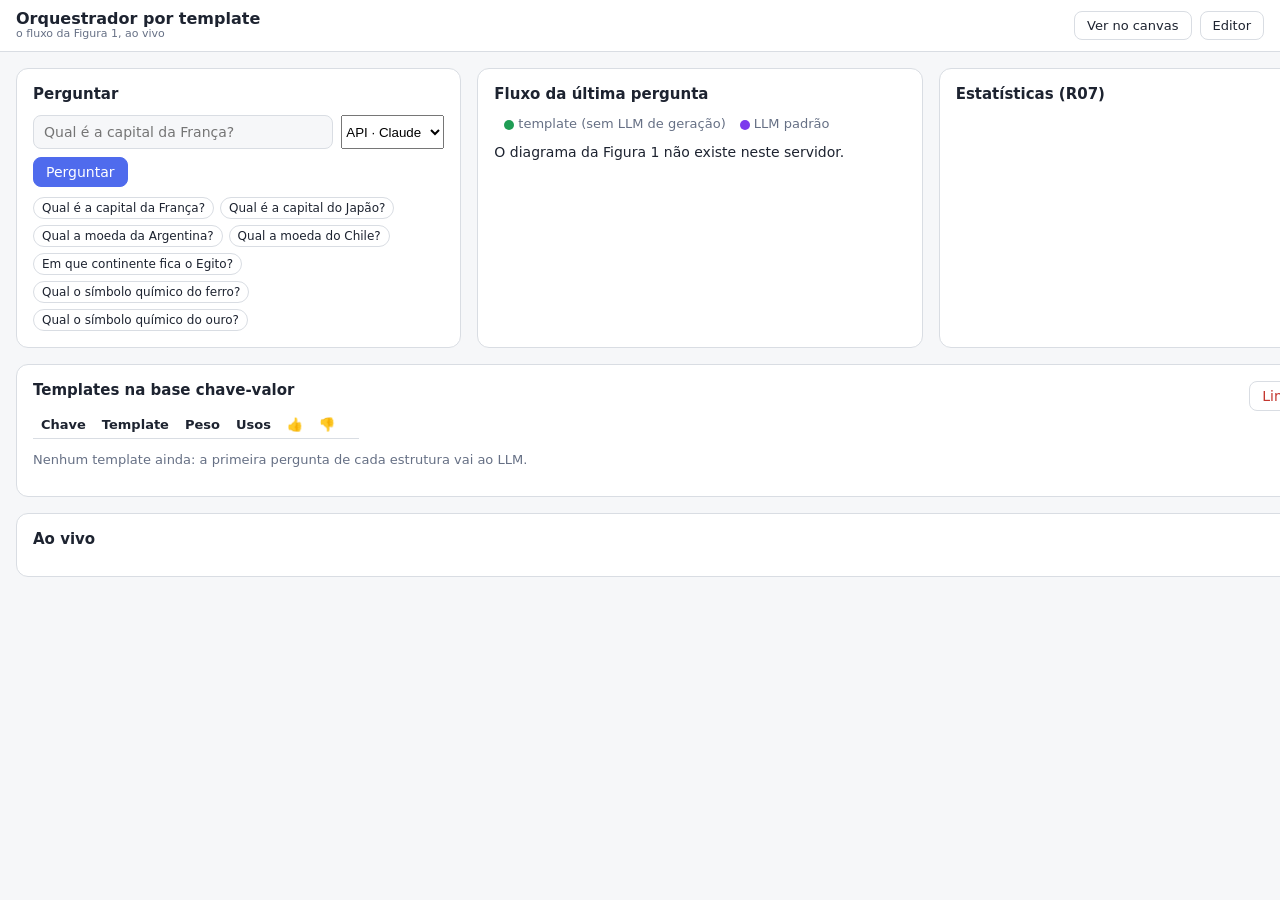
==== src/Orquestracao.Web/wwwroot/orquestrador.html @ d2dd32f2 "F6: o fluxo do orquestrador visível (canvas, painel e chat) - O diagrama "Orquestrador por template"" ====
<!doctype html>
<html lang="pt-BR">
  <head>
    <meta charset="UTF-8" />
    <meta name="viewport" content="width=device-width, initial-scale=1.0" />
    <title>Orquestrador por templates</title>
    <link rel="stylesheet" href="css/style.css" />
    <link rel="stylesheet" href="css/orquestrador.css" />
  </head>
  <body class="painel">
    <header class="topbar">
      <div class="brand">
        <h1>Orquestrador por template<small>o fluxo da Figura 1, ao vivo</small></h1>
      </div>
      <nav class="actions">
        <a class="botao-link" href="./?d=orquestrador-por-template" id="link-canvas" title="O diagrama da Figura 1 no editor: cada etapa percorre a seta">Ver no canvas</a>
        <a class="botao-link" href="./">Editor</a>
      </nav>
    </header>

    <main class="painel-grade">
      <section class="cartao" aria-labelledby="t-perguntar">
        <h2 id="t-perguntar">Perguntar</h2>
        <form id="form-pergunta" class="form-pergunta">
          <input id="pergunta" type="text" autocomplete="off" placeholder="Qual é a capital da França?" aria-label="Pergunta" />
          <select id="motor" aria-label="LLM das chaves novas" title="Quem responde quando a estrutura é nova">
            <option value="api">API · Claude</option>
            <option value="ollama">Ollama · local</option>
          </select>
          <button type="submit" class="primary">Perguntar</button>
        </form>
        <div id="exemplos" class="exemplos" aria-label="Exemplos"></div>

        <div id="resultado" class="resultado" hidden aria-live="polite">
          <div class="resultado-cabeca">
            <span id="r-caminho" class="selo"></span>
            <span id="r-motivo" class="r-motivo"></span>
          </div>
          <p id="r-texto" class="r-texto"></p>
          <dl class="r-dados">
            <dt>Chave</dt><dd><code id="r-chave"></code></dd>
            <dt>Template</dt><dd><code id="r-template"></code></dd>
            <dt>Peso</dt><dd id="r-peso"></dd>
            <dt>LLM</dt><dd id="r-chamadas"></dd>
            <dt>Latência</dt><dd id="r-latencia"></dd>
          </dl>
          <div class="feedback" id="feedback">
            <span>A resposta está boa?</span>
            <button type="button" id="bom" title="Feedback bom: o peso do template sobe">👍 Boa</button>
            <button type="button" id="ruim" title="Feedback ruim: o peso desce; abaixo do limiar, o template é descartado">👎 Ruim</button>
            <span id="r-feedback" class="r-feedback"></span>
          </div>
        </div>
      </section>

      <section class="cartao" aria-labelledby="t-fluxo">
        <h2 id="t-fluxo">Fluxo da última pergunta</h2>
        <p class="legenda"><span class="ponto verde"></span>template (sem LLM de geração) <span class="ponto roxo"></span>LLM padrão</p>
        <div id="fluxo" class="fluxo" aria-label="Figura 1 com o caminho seguido"></div>
      </section>

      <section class="cartao" aria-labelledby="t-estatisticas">
        <h2 id="t-estatisticas">Estatísticas (R07)</h2>
        <div id="estatisticas" class="estatisticas"></div>
        <p class="legenda" id="configuracao"></p>
      </section>

      <section class="cartao largo" aria-labelledby="t-templates">
        <div class="cartao-cabeca">
          <h2 id="t-templates">Templates na base chave-valor</h2>
          <button type="button" id="limpar" class="danger" title="Apaga todos os templates (as próximas perguntas voltam ao LLM)">Limpar todos</button>
        </div>
        <table class="tabela">
          <thead><tr><th>Chave</th><th>Template</th><th>Peso</th><th>Usos</th><th>👍</th><th>👎</th><th></th></tr></thead>
          <tbody id="templates"></tbody>
        </table>
        <p id="sem-templates" class="legenda">Nenhum template ainda: a primeira pergunta de cada estrutura vai ao LLM.</p>
      </section>

      <section class="cartao largo" aria-labelledby="t-log">
        <h2 id="t-log">Ao vivo</h2>
        <ol id="log" class="log"></ol>
      </section>
    </main>

    <!-- Sem bundler: o Mermaid é um script global e o painel é um ES module. -->
    <script src="lib/mermaid.min.js"></script>
    <script type="module" src="js/orquestrador.js"></script>
  </body>
</html>
---- src/Orquestracao.Web/wwwroot/css/style.css ----
:root {
  --bg: #f6f7f9;
  --surface: #ffffff;
  --border: #d9dde3;
  --text: #1d2330;
  --muted: #667085;
  --accent: #4f6bed;
  --accent-soft: #e6eafd;
  --node-fill: #ffffff;
  --node-stroke: #8a94a6;
  --edge: #6b7385;
  --grid: #dfe2e8;
  --danger: #c4372f;
  --active: #1f9d55;
  --inactive: #b4bac5;
  --message: #f59e0b;
  color-scheme: light;
}

@media (prefers-color-scheme: dark) {
  :root:not([data-theme='light']) {
    --bg: #14161b;
    --surface: #1c1f26;
    --border: #2e333d;
    --text: #e6e8ec;
    --muted: #98a0ae;
    --accent: #7d93ff;
    --accent-soft: #273056;
    --node-fill: #232731;
    --node-stroke: #5d6576;
    --edge: #9aa2b1;
    --grid: #262a33;
    --danger: #ff7a70;
    --active: #3ccf7a;
    --inactive: #4f5664;
    --message: #fbbf24;
    color-scheme: dark;
  }
}

* {
  box-sizing: border-box;
}

html,
body {
  margin: 0;
  height: 100%;
}

body {
  display: flex;
  flex-direction: column;
  background: var(--bg);
  color: var(--text);
  font: 14px system-ui, -apple-system, 'Segoe UI', Roboto, sans-serif;
}

button {
  font: inherit;
  color: inherit;
  background: var(--surface);
  border: 1px solid var(--border);
  border-radius: 8px;
  padding: 6px 12px;
  cursor: pointer;
}

button:hover:not(:disabled) {
  border-color: var(--accent);
}

button:disabled {
  opacity: 0.5;
  cursor: not-allowed;
}

.topbar {
  display: flex;
  align-items: center;
  justify-content: space-between;
  padding: 10px 16px;
  border-bottom: 1px solid var(--border);
  background: var(--surface);
}

.topbar h1 {
  margin: 0;
  font-size: 16px;
  font-weight: 600;
}

.actions {
  display: flex;
  gap: 8px;
}

.layout {
  flex: 1;
  min-height: 0;
  display: grid;
  grid-template-columns: 340px 1fr 340px;
}

.panel-title {
  font-size: 12px;
  font-weight: 600;
  text-transform: uppercase;
  letter-spacing: 0.04em;
  color: var(--muted);
  margin-bottom: 8px;
}

/* ---- paleta ---- */

.palette {
  padding: 12px 14px;
  border-right: 1px solid var(--border);
  background: var(--surface);
  display: flex;
  flex-direction: column;
  gap: 8px;
  min-height: 0;
}

.left-pane {
  display: flex;
  flex-direction: column;
  gap: 8px;
  min-height: 0;
  flex: 1;
  overflow-y: auto;
}

.left-pane[hidden] {
  display: none;
}

.palette .tabs {
  display: flex;
  gap: 4px;
  padding-bottom: 6px;
  border-bottom: 1px solid var(--border);
}

.palette .tab {
  flex: 1;
  padding: 6px 8px;
  border-radius: 8px;
  border: 1px solid transparent;
  background: none;
  color: var(--muted);
  font-weight: 600;
}

.palette .tab.active {
  background: var(--accent-soft);
  color: var(--text);
  border-color: var(--accent-soft);
}

/* ---- chat ---- */

.chat {
  overflow: hidden;
}

.chat-motores {
  display: flex;
  flex-wrap: wrap;
  gap: 4px;
}

.motor {
  display: inline-flex;
  align-items: center;
  gap: 5px;
  padding: 2px 8px;
  border-radius: 99px;
  font-size: 11px;
  border: 1px solid var(--border);
  color: var(--muted);
  cursor: help;
}

.motor::before {
  content: '';
  width: 7px;
  height: 7px;
  border-radius: 50%;
  background: var(--inactive);
}

.motor.ok::before {
  background: var(--active);
}

.chat-head {
  display: flex;
  align-items: center;
  gap: 8px;
}

.chat-head select {
  flex: 1;
  min-width: 0;
  font-size: 12px;
}

.chat-custo {
  font-size: 12px;
  color: var(--muted);
  font-variant-numeric: tabular-nums;
}

.chat-mensagens {
  flex: 1;
  min-height: 120px;
  overflow-y: auto;
  display: flex;
  flex-direction: column;
  gap: 8px;
  padding: 2px 2px 6px;
}

.chat-vazio,
.chat-fim {
  color: var(--muted);
  font-size: 13px;
  line-height: 1.45;
}

.chat-fim {
  text-align: center;
  font-size: 12px;
}

.msg {
  --cor: var(--muted);
  border: 1px solid var(--border);
  border-left: 4px solid var(--cor);
  border-radius: 10px;
  padding: 7px 10px;
  background: var(--surface);
  font-size: 13px;
  line-height: 1.45;
}

.msg.tipo-usuario {
  --cor: var(--accent);
  background: var(--accent-soft);
  border-color: var(--accent-soft);
  border-left-color: var(--accent);
}

.msg.tipo-sintese {
  border-color: var(--cor);
  box-shadow: 0 0 0 1px var(--cor) inset;
}

.msg.tipo-erro {
  --cor: var(--danger);
  color: var(--danger);
}

.msg.tipo-sistema {
  border: none;
  background: none;
  padding: 0 4px;
  color: var(--muted);
  font-size: 12px;
  font-style: italic;
}

.msg.tipo-sistema .msg-head {
  display: none;
}

.msg-head {
  display: flex;
  align-items: baseline;
  flex-wrap: wrap;
  gap: 6px;
  margin-bottom: 2px;
}

.msg-nome {
  font-weight: 700;
  color: var(--cor);
}

.msg-tipo {
  font-size: 10px;
  text-transform: uppercase;
  letter-spacing: 0.05em;
  padding: 1px 6px;
  border-radius: 99px;
  background: var(--accent-soft);
  color: var(--text);
}

.msg-meta {
  margin-left: auto;
  font-size: 10.5px;
  color: var(--muted);
}

.msg-texto {
  white-space: pre-wrap;
  overflow-wrap: anywhere;
}

.msg-texto .md-h {
  display: block;
  margin-top: 4px;
}

.msg-texto code {
  font: 12px ui-monospace, 'Cascadia Code', Menlo, Consolas, monospace;
  background: var(--bg);
  padding: 0 3px;
  border-radius: 4px;
}

.msg.pendente {
  border-style: dashed;
  border-left-style: solid;
}

.pensando {
  color: var(--muted);
  font-style: italic;
}

.pensando i {
  animation: pisca 1.2s infinite;
  font-style: normal;
}

.pensando i:nth-child(2) {
  animation-delay: 0.2s;
}

.pensando i:nth-child(3) {
  animation-delay: 0.4s;
}

@keyframes pisca {
  0%,
  100% {
    opacity: 0.2;
  }
  50% {
    opacity: 1;
  }
}

.chat-novo,
.chat-intervir {
  display: flex;
  flex-direction: column;
  gap: 6px;
  position: relative;
}

.chat-novo[hidden],
.chat-intervir[hidden] {
  display: none;
}

.chat-novo textarea,
.chat-intervir textarea {
  resize: vertical;
  font: inherit;
  font-size: 13px;
  padding: 8px;
  border-radius: 8px;
  border: 1px solid var(--border);
  background: var(--bg);
  color: var(--text);
}

.chat-opcoes {
  display: flex;
  align-items: center;
  gap: 6px;
  flex-wrap: wrap;
  font-size: 12px;
}

.chat-opcoes > :last-child {
  margin-left: auto;
}

.chat-opcoes input[type='number'] {
  width: 44px;
}

.chat-opcoes button {
  padding: 5px 10px;
  font-size: 12px;
}

button.danger {
  color: var(--danger);
}

.chat-sugestoes {
  position: absolute;
  bottom: 100%;
  left: 0;
  display: flex;
  flex-wrap: wrap;
  gap: 4px;
  padding: 6px;
  margin-bottom: 4px;
  background: var(--surface);
  border: 1px solid var(--border);
  border-radius: 8px;
  box-shadow: 0 4px 14px rgb(0 0 0 / 0.12);
  z-index: 2;
}

.chat-sugestoes[hidden] {
  display: none;
}

.chat-sugestoes button {
  --cor: var(--accent);
  padding: 2px 8px;
  font-size: 12px;
  border-color: var(--cor);
  color: var(--cor);
}

/* ---- paleta de personas, por motor ---- */

.tpl-grupo {
  border: 1px solid var(--border);
  border-radius: 10px;
  padding: 4px 8px 8px;
}

.tpl-grupo summary {
  cursor: pointer;
  font-size: 12px;
  font-weight: 600;
  padding: 4px 0;
}

.tpl-grupo .tool {
  margin-top: 4px;
  padding: 5px 8px;
  font-size: 13px;
}

.tpl-cor {
  width: 10px;
  height: 10px;
  border-radius: 50%;
  background: var(--cor);
  flex: none;
}

.tool {
  display: flex;
  align-items: center;
  gap: 10px;
  padding: 8px 10px;
  border: 1px solid var(--border);
  border-radius: 10px;
  cursor: grab;
  user-select: none;
}

.tool:hover,
.tool:focus-visible {
  border-color: var(--accent);
  outline: none;
}

.tool.active {
  border-color: var(--accent);
  background: var(--accent-soft);
}

.tool svg {
  width: 40px;
  height: 24px;
  flex: none;
}

.tool rect {
  fill: var(--node-fill);
  stroke: var(--node-stroke);
  stroke-width: 1.5;
}

.tool line {
  stroke: var(--edge);
  stroke-width: 2;
}

.tool path {
  fill: var(--edge);
}

.hint {
  margin: 8px 0 0;
  font-size: 12px;
  line-height: 1.5;
  color: var(--muted);
}

/* ---- canvas ---- */

.canvas {
  position: relative;
  overflow: hidden;
  background-color: var(--bg);
  background-image: radial-gradient(var(--grid) 1px, transparent 1px);
  background-size: 20px 20px;
}

.canvas-svg {
  display: block;
  width: 100%;
  height: 100%;
  user-select: none;
  touch-action: none;
}

/* Mão: arrastar move a vista (ferramenta, Espaço, botão do meio ou fundo vazio). */
.canvas-svg.tool-pan,
.canvas-svg.tool-pan .node,
.canvas-svg.tool-pan .edge,
.canvas-svg.tool-pan [data-play],
.canvas-svg.tool-pan [data-toggle],
.canvas-svg.tool-pan .handle {
  cursor: grab;
}

.canvas-svg.dragging-view,
.canvas-svg.dragging-view * {
  cursor: grabbing !important;
}

.canvas-tools {
  position: absolute;
  top: 10px;
  left: 10px;
  z-index: 2;
  display: flex;
  gap: 6px;
  flex-wrap: wrap;
  pointer-events: none;
}

.ct-group {
  display: flex;
  padding: 3px;
  gap: 2px;
  background: var(--surface);
  border: 1px solid var(--border);
  border-radius: 10px;
  box-shadow: 0 1px 3px rgb(0 0 0 / 0.08);
  pointer-events: auto;
}

.ct-group button {
  display: grid;
  place-items: center;
  min-width: 30px;
  height: 30px;
  padding: 0 6px;
  border: 0;
  border-radius: 7px;
  background: transparent;
  color: var(--text);
  font-size: 12px;
  font-variant-numeric: tabular-nums;
}

.ct-group button:hover:not(:disabled) {
  background: var(--accent-soft);
}

.ct-group button[aria-pressed='true'] {
  background: var(--accent);
  color: #fff;
}

.ct-group button:focus-visible {
  outline: 2px solid var(--accent);
  outline-offset: 1px;
}

.ct-group svg {
  width: 18px;
  height: 18px;
  fill: none;
  stroke: currentColor;
  stroke-width: 1.8;
  stroke-linecap: round;
  stroke-linejoin: round;
}

.ct-zoom {
  min-width: 48px !important;
}

.canvas-svg.mode-arrow .node {
  cursor: crosshair;
}

.node {
  cursor: move;
}

.node-rect {
  fill: var(--node-fill);
  stroke: var(--node-stroke);
  stroke-width: 1.5;
}

/* A borda verde do ativo é fixa: seleção e hover não a alteram. */
.node.active .node-rect {
  stroke: var(--active);
  stroke-width: 3;
}

/* Bloco de início: borda dupla (por fora) e um ▶ no canto. */
.inicio-ring {
  fill: none;
  stroke: var(--persona, var(--accent));
  stroke-width: 1.5;
  stroke-dasharray: 5 3;
}

.inicio-badge-bg {
  fill: var(--persona, var(--accent));
}

.inicio-badge-icon {
  fill: #fff;
}

.pp-inicio {
  flex-direction: row !important;
  align-items: center;
  gap: 6px !important;
  margin-bottom: 8px;
  font-size: 12px !important;
  color: var(--text) !important;
}

/* Persona: a borda e a bolinha na cor dela; com a vez, o retângulo brilha. */
.node.persona .node-rect {
  stroke: var(--persona);
  stroke-width: 2.5;
}

.node.persona .status-dot {
  fill: var(--persona);
}

.node.falando .node-rect {
  stroke-width: 4;
  filter: drop-shadow(0 0 6px var(--persona, var(--accent)));
  animation: falando 1.2s ease-in-out infinite;
}

@keyframes falando {
  50% {
    filter: drop-shadow(0 0 14px var(--persona, var(--accent)));
  }
}

@media (prefers-reduced-motion: reduce) {
  .node.falando .node-rect {
    animation: none;
  }
}

.persona-chip-bg {
  fill: var(--surface);
  stroke: var(--persona, var(--border));
  stroke-width: 1;
}

.persona-chip-label {
  font-size: 10.5px;
  fill: var(--muted);
  text-anchor: middle;
  dominant-baseline: middle;
}

.node-halo {
  fill: none;
  stroke: var(--accent);
  stroke-width: 1.5;
  stroke-dasharray: 4 3;
  pointer-events: none;
}

.status {
  cursor: pointer;
}

.status-hit {
  fill: transparent;
}

.status-dot {
  fill: var(--inactive);
}

.node.active .status-dot {
  fill: var(--active);
}

.node-label,
.edge-label {
  fill: var(--text);
  text-anchor: middle;
  dominant-baseline: central;
  pointer-events: none;
}

.owner-hit {
  fill: transparent;
}

.owner-label {
  fill: var(--muted);
  font-size: 12px;
  dominant-baseline: central;
  pointer-events: none;
}

.owner-icon {
  fill: var(--muted);
  pointer-events: none;
}

.add-owner {
  cursor: pointer;
}

.add-owner-bg {
  fill: var(--surface);
  stroke: var(--border);
  stroke-dasharray: 3 2;
}

.add-owner:hover .add-owner-bg {
  stroke: var(--accent);
}

.add-owner-label {
  fill: var(--muted);
  font-size: 12px;
  text-anchor: middle;
  dominant-baseline: central;
  pointer-events: none;
}

.handle {
  fill: var(--accent);
  stroke: var(--surface);
  stroke-width: 2;
  cursor: crosshair;
  opacity: 0;
  transition: opacity 0.1s;
}

.node:hover .handle,
.node.selected .handle {
  opacity: 1;
}

.edge {
  cursor: pointer;
}

.edge-hit,
.edge-line {
  fill: none;
}

.edge-hit {
  stroke: transparent;
  stroke-width: 14;
}

.edge-line,
.edge-pending {
  stroke: var(--edge);
  stroke-width: 2;
}

.edge.selected .edge-line {
  stroke: var(--accent);
}

.edge-pending {
  stroke: var(--accent);
  stroke-dasharray: 6 4;
  pointer-events: none;
}

.arrow-head {
  fill: var(--edge);
}

.arrow-head.selected {
  fill: var(--accent);
}

.edge.animated .edge-line {
  stroke-dasharray: 8 6;
  animation: edge-flow 0.6s linear infinite;
}

@keyframes edge-flow {
  to {
    stroke-dashoffset: -14;
  }
}

.edge.flash .edge-line {
  animation: line-flash 1.4s ease-out;
}

.edge.flash .edge-label-bg {
  animation: label-flash 1.4s ease-out;
}

@keyframes line-flash {
  0%,
  30% {
    stroke: var(--message);
    stroke-width: 4;
  }
}

@keyframes label-flash {
  0%,
  40% {
    fill: var(--message);
    stroke: var(--message);
  }
}

.msg-track {
  fill: none;
  stroke: none;
}

.msg-dot {
  fill: var(--message);
  stroke: var(--surface);
  stroke-width: 2;
  pointer-events: none;
  filter: drop-shadow(0 0 4px var(--message));
}

.msg-label {
  fill: var(--text);
  font-size: 12px;
  font-weight: 600;
  text-anchor: middle;
  pointer-events: none;
  paint-order: stroke;
  stroke: var(--surface);
  stroke-width: 3px;
}

.pulse-ring {
  fill: none;
  stroke: var(--message);
  stroke-width: 3;
  pointer-events: none;
  transform-box: fill-box;
  transform-origin: center;
  animation: pulse 0.7s ease-out forwards;
}

@keyframes pulse {
  from {
    opacity: 1;
    transform: scale(1);
  }
  to {
    opacity: 0;
    transform: scale(1.25);
  }
}

@media (prefers-reduced-motion: reduce) {
  .edge.animated .edge-line,
  .edge.flash .edge-line,
  .edge.flash .edge-label-bg,
  .pulse-ring {
    animation: none;
  }
}

.edge-label-bg {
  fill: var(--bg);
  stroke: var(--border);
}

.edge.selected .edge-label-bg {
  stroke: var(--accent);
}

.inline-editor {
  position: absolute;
  transform: translate(-50%, -50%);
  width: 180px;
  padding: 6px 8px;
  font: inherit;
  color: var(--text);
  background: var(--surface);
  border: 2px solid var(--accent);
  border-radius: 8px;
  outline: none;
  text-align: center;
  z-index: 1;
}

/* ---- painel lateral ---- */

.side {
  display: flex;
  flex-direction: column;
  min-height: 0;
  border-left: 1px solid var(--border);
  background: var(--surface);
}

.side > .panel {
  flex: 1;
}

.side > .persona-panel {
  flex: none;
  max-height: 55%;
  overflow-y: auto;
  border-bottom: 1px solid var(--border);
}

.persona-panel[hidden] {
  display: none;
}

.pp-grid {
  display: grid;
  grid-template-columns: 1fr 1fr;
  gap: 6px 8px;
}

.persona-panel label {
  display: flex;
  flex-direction: column;
  gap: 2px;
  font-size: 11px;
  color: var(--muted);
}

.persona-panel select,
.persona-panel input:not([type='color']),
.persona-panel textarea {
  font: inherit;
  font-size: 13px;
  color: var(--text);
  background: var(--bg);
  border: 1px solid var(--border);
  border-radius: 6px;
  padding: 4px 6px;
}

.persona-panel input[type='color'] {
  width: 100%;
  height: 28px;
  padding: 0;
  border: 1px solid var(--border);
  border-radius: 6px;
}

.pp-prompt {
  margin-top: 6px;
}

.pp-prompt textarea {
  resize: vertical;
  line-height: 1.4;
}

.pp-status {
  min-height: 16px;
  margin-top: 4px;
  font-size: 11px;
  color: var(--muted);
}

.pp-status.error {
  color: var(--danger);
}

.panel {
  display: flex;
  flex-direction: column;
  min-height: 0;
  padding: 16px;
}

.panel + .panel {
  border-top: 1px solid var(--border);
}

#code {
  flex: 1;
  min-height: 0;
  resize: none;
  padding: 10px;
  font: 13px/1.5 ui-monospace, 'Cascadia Code', Menlo, Consolas, monospace;
  color: var(--text);
  background: var(--bg);
  border: 1px solid var(--border);
  border-radius: 8px;
  outline: none;
}

#code:focus {
  border-color: var(--accent);
}

.errors {
  font-size: 12px;
  color: var(--danger);
}

.errors:not(:empty) {
  margin-top: 8px;
}

.preview {
  flex: 1;
  min-height: 0;
  overflow: auto;
  display: flex;
  align-items: center;
  justify-content: center;
  color: var(--muted);
  font-size: 12px;
}

.preview svg {
  max-width: 100%;
  height: auto;
}

/* ---- menu ☰ dos diagramas ---- */

.brand {
  display: flex;
  align-items: center;
  gap: 10px;
  min-width: 0;
}

.brand h1 {
  display: flex;
  flex-direction: column;
  line-height: 1.15;
  min-width: 0;
}

.brand h1 #diagram-name {
  max-width: 320px;
  white-space: nowrap;
  overflow: hidden;
  text-overflow: ellipsis;
}

.brand h1 small {
  font-size: 11px;
  font-weight: 400;
  color: var(--muted);
}

.menu-btn {
  padding: 4px 10px;
  font-size: 18px;
  line-height: 1;
}

button.primary {
  background: var(--accent);
  border-color: var(--accent);
  color: #fff;
}

button.icon {
  padding: 2px 8px;
}

.menu-backdrop {
  position: fixed;
  inset: 0;
  background: rgb(0 0 0 / 0.25);
  z-index: 14;
}

.menu {
  position: fixed;
  top: 0;
  left: 0;
  bottom: 0;
  width: min(360px, 100vw);
  display: flex;
  flex-direction: column;
  gap: 10px;
  padding: 14px 16px;
  background: var(--surface);
  border-right: 1px solid var(--border);
  box-shadow: 8px 0 32px rgb(0 0 0 / 0.18);
  z-index: 15;
}

.menu[hidden],
.menu-backdrop[hidden] {
  display: none;
}

.menu-head {
  display: flex;
  align-items: center;
  justify-content: space-between;
}

.menu-head .panel-title {
  margin: 0;
}

.menu-search {
  font: inherit;
  color: var(--text);
  background: var(--bg);
  border: 1px solid var(--border);
  border-radius: 8px;
  padding: 7px 10px;
  outline: none;
}

.menu-search:focus {
  border-color: var(--accent);
}

.menu-tools {
  display: flex;
  gap: 8px;
}

.menu-list {
  flex: 1;
  min-height: 0;
  overflow: auto;
  margin: 0;
  padding: 0;
  list-style: none;
  display: flex;
  flex-direction: column;
  gap: 4px;
}

.menu-item {
  display: grid;
  grid-template-columns: 1fr auto;
  gap: 4px;
  align-items: center;
  padding: 4px;
  border: 1px solid transparent;
  border-radius: 10px;
}

.menu-item.current {
  background: var(--accent-soft);
  border-color: var(--accent);
}

.menu-open {
  display: flex;
  flex-direction: column;
  align-items: flex-start;
  gap: 2px;
  min-width: 0;
  text-align: left;
  border: none;
  background: transparent;
  padding: 6px 8px;
}

.menu-item:not(.current) .menu-open:hover .menu-name {
  color: var(--accent);
}

.menu-name {
  max-width: 100%;
  font-weight: 600;
  white-space: nowrap;
  overflow: hidden;
  text-overflow: ellipsis;
}

.menu-meta {
  font-size: 12px;
  color: var(--muted);
}

.menu-more {
  width: 32px;
  height: 32px;
  padding: 0;
  border-radius: 50%;
}

.menu-actions {
  grid-column: 1 / -1;
  display: flex;
  flex-wrap: wrap;
  gap: 6px;
  padding: 2px 8px 6px;
}

.menu-actions button {
  padding: 3px 10px;
  font-size: 12px;
}

.menu-actions button.danger {
  color: var(--danger);
}

.menu-empty {
  padding: 10px;
  color: var(--muted);
  font-size: 13px;
}

@media (max-width: 900px) {
  .layout {
    grid-template-columns: 1fr;
    grid-template-rows: auto 60vh auto;
  }

  .palette {
    flex-direction: row;
    flex-wrap: wrap;
    align-items: center;
    border-right: none;
    border-bottom: 1px solid var(--border);
  }

  .palette .panel-title,
  .hint {
    width: 100%;
    margin: 0;
  }

  .side {
    grid-template-rows: 280px 280px;
    border-left: none;
    border-top: 1px solid var(--border);
  }
}

/* Persona de saída: o documento no canto, o campo do arquivo e o editor do template. */
.saida-badge-bg {
  fill: var(--persona, var(--accent));
}

.saida-badge-icon {
  fill: none;
  stroke: #fff;
  stroke-width: 1.3;
  stroke-linejoin: round;
}

.pp-saida {
  display: flex;
  align-items: end;
  gap: 8px;
  margin-bottom: 8px;
}

.pp-saida[hidden] {
  display: none;
}

.pp-saida label {
  flex: 1;
}

.template-dialog {
  width: min(760px, calc(100vw - 32px));
  height: min(640px, calc(100vh - 64px));
  padding: 14px;
  color: var(--text);
  background: var(--surface);
  border: 1px solid var(--border);
  border-radius: 10px;
  box-shadow: 0 20px 50px rgb(0 0 0 / 25%);
}

.template-dialog[open] {
  display: flex;
  flex-direction: column;
  gap: 8px;
}

.template-dialog::backdrop {
  background: rgb(15 23 42 / 35%);
}

.td-topo {
  display: flex;
  align-items: center;
  gap: 10px;
}

.td-topo .panel-title {
  flex: 1;
  margin: 0;
}

.td-topo .pp-status {
  margin: 0;
}

.td-ajuda {
  margin: 0;
  font-size: 12px;
  color: var(--muted);
}

.template-dialog textarea {
  flex: 1;
  resize: none;
  padding: 10px;
  font: 13px/1.5 ui-monospace, 'Cascadia Code', Consolas, monospace;
  color: var(--text);
  background: var(--bg);
  border: 1px solid var(--border);
  border-radius: 6px;
}

/* O .md da persona de saída: nome do arquivo, Baixar e Copiar. */
.msg.tipo-saida {
  border-color: var(--cor);
  border-style: dashed;
}

.msg-arquivo {
  display: flex;
  align-items: center;
  gap: 6px;
  margin-top: 8px;
  padding-top: 8px;
  border-top: 1px solid var(--border);
}

.msg-arquivo-nome {
  flex: 1;
  font-size: 12px;
  font-weight: 600;
}

.msg-arquivo-acao {
  padding: 3px 10px;
  font-size: 12px;
  color: var(--text);
  text-decoration: none;
  background: var(--bg);
  border: 1px solid var(--border);
  border-radius: 6px;
  cursor: pointer;
}

.msg-arquivo-acao:hover {
  border-color: var(--accent);
}

/* Persona humana: a vez dela no chat (destacada) e os campos de motor apagados no painel. */
.chat-espera {
  display: flex;
  flex-direction: column;
  gap: 6px;
  margin: 6px 0;
  padding: 10px;
  background: var(--accent-soft);
  border: 1px solid var(--accent);
  border-radius: 8px;
}

.chat-espera[hidden] {
  display: none;
}

.ce-titulo {
  font-weight: 600;
  font-size: 13px;
}

.ce-pedido {
  max-height: 120px;
  overflow: auto;
  font-size: 12px;
  color: var(--muted);
  white-space: pre-wrap;
}

.chat-espera textarea {
  font: inherit;
  font-size: 13px;
  color: var(--text);
  background: var(--surface);
  border: 1px solid var(--border);
  border-radius: 6px;
  padding: 6px;
  resize: vertical;
}

.pp-e-humana .pp-grid label:nth-child(-n + 4) {
  opacity: 0.45;
}

/* Pós-fluxo: o link para a outra conversa e a escolha do diagrama no painel. */
.msg-link {
  display: inline-block;
  margin-top: 6px;
  font-size: 12px;
  font-weight: 600;
  color: var(--accent);
  text-decoration: none;
}

.msg-link:hover {
  text-decoration: underline;
}

.pp-depois {
  display: flex;
  flex-direction: column;
  gap: 6px;
  margin-bottom: 8px;
}

.pp-depois[hidden] {
  display: none;
}

/* Persona de memória: a lista de quem ela escuta e a mensagem compacta no chat. */
.pp-escuta-titulo {
  font-size: 11px;
  color: var(--muted);
}

.pp-escuta {
  display: flex;
  flex-wrap: wrap;
  gap: 2px 12px;
  max-height: 120px;
  overflow: auto;
}

.pp-escuta .pp-inicio {
  margin-bottom: 0;
}

.msg.tipo-memoria {
  padding: 4px 8px;
  font-size: 12px;
  border-style: dotted;
  opacity: 0.85;
}

/* Palácio da memória: salas como cartões, itens com origem e status, histórico e markdown. */
.palacio[open] {
  width: min(900px, calc(100vw - 32px));
}

.pa-pane {
  flex: 1;
  min-height: 0;
  display: flex;
  flex-direction: column;
  gap: 8px;
  overflow: auto;
}

.pa-pane[hidden] {
  display: none;
}

.pa-filtros {
  display: flex;
  gap: 6px;
}

.pa-filtros input {
  flex: 1;
}

.pa-filtros input,
.pa-filtros select {
  font: inherit;
  font-size: 13px;
  padding: 4px 6px;
  color: var(--text);
  background: var(--bg);
  border: 1px solid var(--border);
  border-radius: 6px;
}

.pa-salas {
  display: grid;
  grid-template-columns: repeat(auto-fill, minmax(260px, 1fr));
  gap: 10px;
}

.pa-sala {
  padding: 8px 10px;
  background: var(--bg);
  border: 1px solid var(--border);
  border-radius: 8px;
}

.pa-sala h4 {
  margin: 0 0 6px;
  font-size: 13px;
}

.pa-sala h4 span {
  color: var(--muted);
  font-weight: 400;
}

.pa-sala ul,
.pa-historico ul {
  margin: 0;
  padding: 0;
  list-style: none;
}

.pa-item {
  display: flex;
  align-items: flex-start;
  gap: 4px;
  padding: 4px 0;
  font-size: 12px;
  border-top: 1px solid var(--border);
}

.pa-item button {
  padding: 1px 6px;
  font-size: 11px;
}

.pa-texto {
  flex: 1;
}

.pa-item.superado .pa-texto {
  text-decoration: line-through;
  color: var(--muted);
}

.pa-item.contestado .pa-texto {
  color: var(--danger);
}

.pa-vazio {
  font-size: 12px;
  color: var(--muted);
}

.pa-historico {
  display: grid;
  grid-template-columns: 260px 1fr;
  gap: 10px;
  min-height: 0;
}

.pa-historico button {
  width: 100%;
  margin-bottom: 4px;
  font-size: 12px;
  text-align: left;
}

.pa-historico pre,
.msg-proposta pre {
  margin: 0;
  padding: 8px;
  overflow: auto;
  font-size: 12px;
  white-space: pre-wrap;
  background: var(--bg);
  border: 1px solid var(--border);
  border-radius: 6px;
}

#pa-md {
  flex: 1;
  min-height: 300px;
  padding: 10px;
  font: 13px/1.5 ui-monospace, 'Cascadia Code', Consolas, monospace;
  color: var(--text);
  background: var(--bg);
  border: 1px solid var(--border);
  border-radius: 6px;
}

.msg-proposta summary {
  margin-top: 6px;
  font-size: 12px;
  cursor: pointer;
}
---- src/Orquestracao.Web/wwwroot/css/orquestrador.css ----
/* Painel do orquestrador por template: usa os tokens de cor de style.css (tema claro e escuro). */
:root {
  --verde: #1f9d55;
  --verde-suave: #dcf3e6;
  --roxo: #7c3aed;
  --roxo-suave: #ede4fe;
}
@media (prefers-color-scheme: dark) {
  :root {
    --verde: #3ccf7f;
    --verde-suave: #173826;
    --roxo: #a98bff;
    --roxo-suave: #2d2350;
  }
}

body.painel {
  height: auto;
  min-height: 100vh;
  overflow: auto;
  background: var(--bg);
  color: var(--text);
}
.botao-link {
  display: inline-flex;
  align-items: center;
  padding: 6px 12px;
  border: 1px solid var(--border);
  border-radius: 8px;
  color: var(--text);
  background: var(--surface);
  text-decoration: none;
  font-size: 13px;
}
.botao-link:hover {
  border-color: var(--accent);
}
.painel-grade {
  display: grid;
  grid-template-columns: repeat(auto-fit, minmax(min(100%, 420px), 1fr));
  gap: 16px;
  padding: 16px;
  max-width: 1400px;
  margin: 0 auto;
}
.cartao {
  background: var(--surface);
  border: 1px solid var(--border);
  border-radius: 12px;
  padding: 16px;
  min-width: 0;
}
.cartao.largo {
  grid-column: 1 / -1;
}
.cartao h2 {
  margin: 0 0 12px;
  font-size: 15px;
}
.cartao-cabeca {
  display: flex;
  justify-content: space-between;
  align-items: center;
  gap: 8px;
}
.form-pergunta {
  display: flex;
  gap: 8px;
  flex-wrap: wrap;
}
.form-pergunta input {
  flex: 1 1 220px;
  min-width: 0;
  padding: 8px 10px;
  border: 1px solid var(--border);
  border-radius: 8px;
  background: var(--bg);
  color: var(--text);
  font: inherit;
}
.exemplos {
  display: flex;
  flex-wrap: wrap;
  gap: 6px;
  margin-top: 10px;
}
.exemplos button {
  font-size: 12px;
  padding: 3px 8px;
  border-radius: 999px;
}
.resultado {
  margin-top: 16px;
  border-top: 1px solid var(--border);
  padding-top: 12px;
}
.resultado-cabeca {
  display: flex;
  gap: 8px;
  align-items: center;
  flex-wrap: wrap;
}
.selo {
  font-size: 12px;
  font-weight: 600;
  padding: 2px 8px;
  border-radius: 999px;
}
.selo.caminho-template,
.msg-caminho.caminho-template {
  color: var(--verde);
  background: var(--verde-suave);
}
.selo.caminho-llm,
.msg-caminho.caminho-llm {
  color: var(--roxo);
  background: var(--roxo-suave);
}
.r-motivo,
.legenda,
.r-feedback {
  color: var(--muted);
  font-size: 13px;
}
.r-texto {
  font-size: 17px;
  margin: 10px 0;
}
.r-dados {
  display: grid;
  grid-template-columns: max-content 1fr;
  gap: 4px 12px;
  margin: 0;
  font-size: 13px;
}
.r-dados dt {
  color: var(--muted);
}
.r-dados dd {
  margin: 0;
  overflow-wrap: anywhere;
}
.feedback {
  display: flex;
  gap: 8px;
  align-items: center;
  flex-wrap: wrap;
  margin-top: 12px;
}
.fluxo svg {
  max-width: 100%;
  height: auto;
}
.ponto {
  display: inline-block;
  width: 10px;
  height: 10px;
  border-radius: 50%;
  margin: 0 4px 0 10px;
  vertical-align: middle;
}
.ponto.verde {
  background: var(--verde);
}
.ponto.roxo {
  background: var(--roxo);
}
.estatisticas {
  display: grid;
  grid-template-columns: repeat(auto-fit, minmax(140px, 1fr));
  gap: 10px;
}
.numero {
  border: 1px solid var(--border);
  border-radius: 10px;
  padding: 10px;
}
.numero b {
  display: block;
  font-size: 22px;
  font-variant-numeric: tabular-nums;
}
.numero span {
  color: var(--muted);
  font-size: 12px;
}
.tabela {
  width: 100%;
  border-collapse: collapse;
  font-size: 13px;
  display: block;
  overflow-x: auto;
}
.tabela th,
.tabela td {
  text-align: left;
  padding: 6px 8px;
  border-bottom: 1px solid var(--border);
  vertical-align: top;
}
.tabela td:nth-child(n + 3) {
  font-variant-numeric: tabular-nums;
  white-space: nowrap;
}
.barra {
  display: inline-block;
  width: 60px;
  height: 6px;
  border-radius: 3px;
  background: var(--border);
  margin-right: 6px;
  vertical-align: middle;
  overflow: hidden;
}
.barra i {
  display: block;
  height: 100%;
  background: var(--verde);
}
.log {
  margin: 0;
  padding-left: 20px;
  max-height: 260px;
  overflow: auto;
  font-size: 12px;
  font-family: ui-monospace, monospace;
}
.log li {
  padding: 2px 0;
}
.msg-caminho {
  font-size: 11px;
  font-weight: 600;
  padding: 0 6px;
  border-radius: 999px;
}
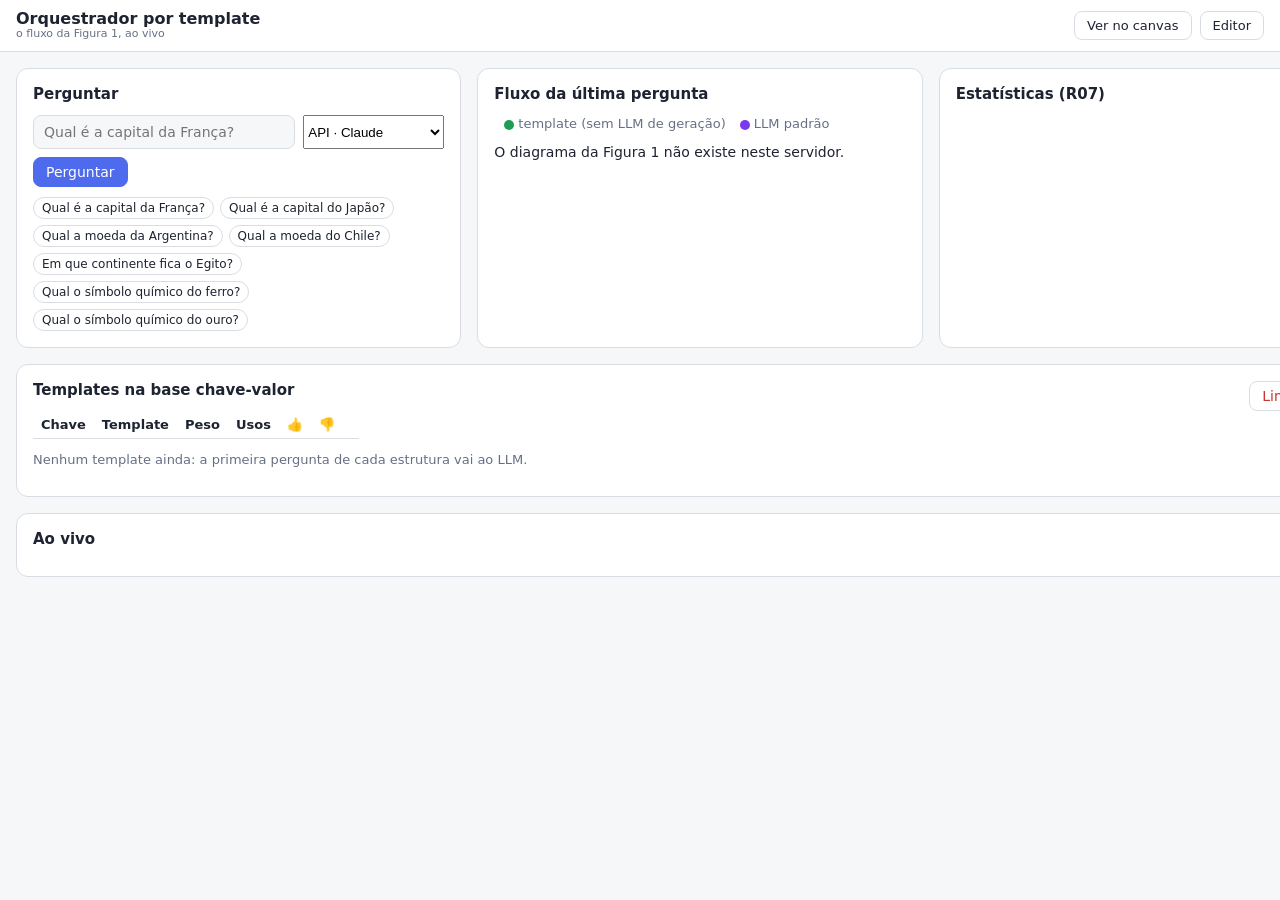
==== commit 2505d6e6: "Estatísticas gravadas no SQLite, bases de prova no repositório e MCP no painel - O SQLite ganha o hi" ====
--- a/src/Orquestracao.Web/wwwroot/orquestrador.html
+++ b/src/Orquestracao.Web/wwwroot/orquestrador.html
@@ -26,9 +26,14 @@
           <select id="motor" aria-label="LLM das chaves novas" title="Quem responde quando a estrutura é nova">
             <option value="api">API · Claude</option>
             <option value="ollama">Ollama · local</option>
+            <option value="mcp">MCP · Claude Code</option>
           </select>
           <button type="submit" class="primary">Perguntar</button>
         </form>
+        <p id="aviso-mcp" class="legenda" hidden>
+          Com MCP, a pergunta de estrutura nova espera o Claude Code responder: no Claude Code aberto na pasta do projeto,
+          peça para atender os turnos com <code>proxima_vez</code> (diagrama <code>orquestrador</code>) e <code>responder</code>.
+        </p>
         <div id="exemplos" class="exemplos" aria-label="Exemplos"></div>
 
         <div id="resultado" class="resultado" hidden aria-live="polite">
